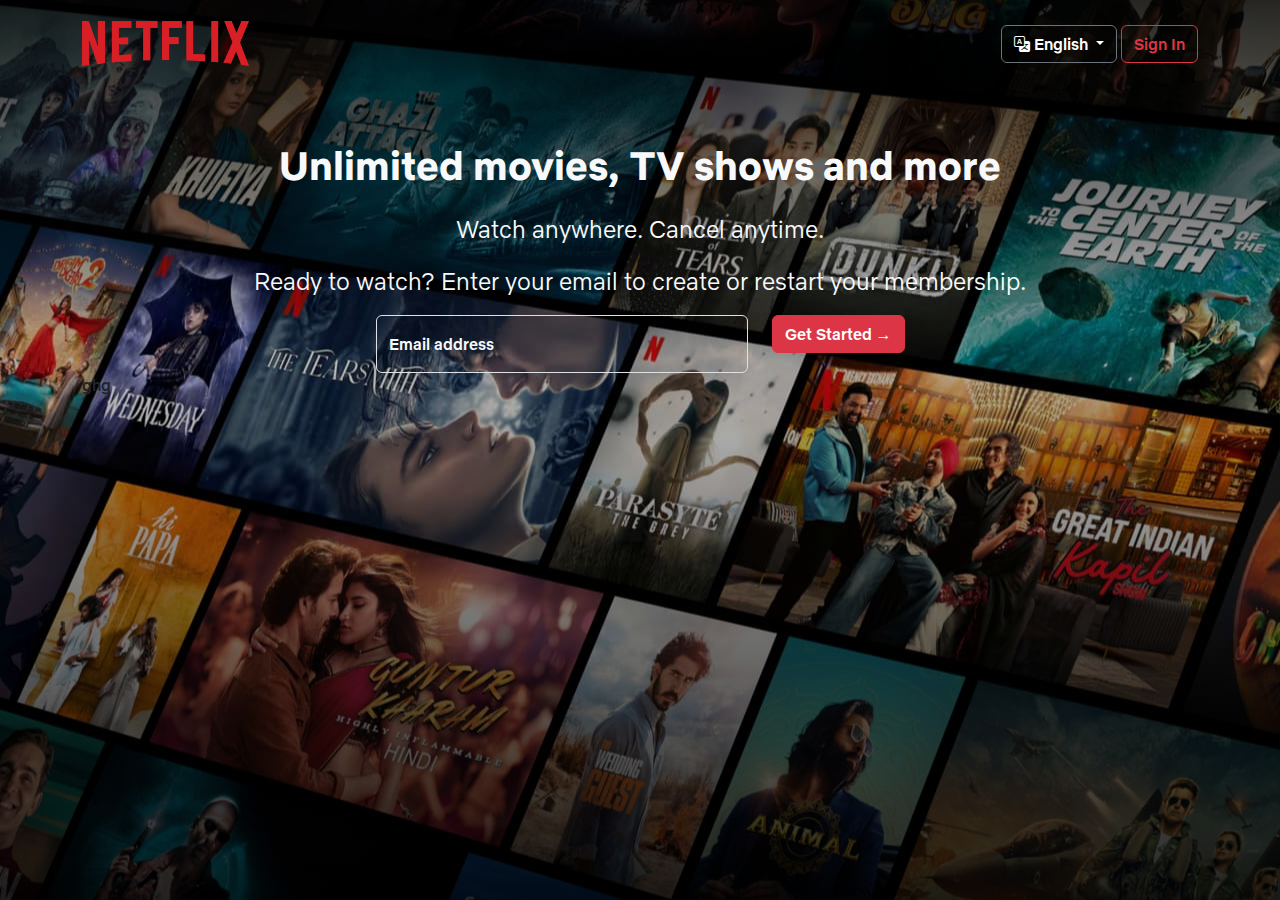
==== index.html @ b45abfd7 "initial commit" ====
<!doctype html>
<html lang="en">

<head>
  <meta charset="utf-8">
  <meta name="viewport" content="width=device-width, initial-scale=1">
  <title>Bootstrap demo</title>
  <link href="https://cdn.jsdelivr.net/npm/bootstrap@5.3.3/dist/css/bootstrap.min.css" rel="stylesheet"
    integrity="sha384-QWTKZyjpPEjISv5WaRU9OFeRpok6YctnYmDr5pNlyT2bRjXh0JMhjY6hW+ALEwIH" crossorigin="anonymous">
  <link rel="stylesheet" href="style/general.css">
  <link rel="stylesheet" href="style/indexPage.css">
</head>

<body>
  <div id="intro" class="shadow-lg" style="height: 100vh;">

    <nav class="navbar navbar-expand-lg bg-transparent">
      <div class="container my-2">
        <a class="navbar-brand" href="#"><img src="images/logo.png" alt="NETFLIX" width="100%" height="45"></a>


        <div class="dropdown">
          <button class="btn btn-secondary dropdown-toggle bg-transparent" type="button" id="dropdownMenuButton"
            data-bs-toggle="dropdown">
            <i class="bi bi-translate"></i> English
          </button>
          <div class="dropdown-menu dropdown-menu-dark">
            <a class="dropdown-item" href="#">Hindi</a>
          </div>
          <button class="btn btn-outline-danger" data-bs-toggle="button">Sign In</button>
        </div>
      </div>
    </nav>
    <div class="container text-light text-center mt-5 lh-6">
      <p class="fs-1 fw-bold">Unlimited movies, TV shows and more</p>
        <p class="fs-4 fw-light">Watch anywhere. Cancel anytime.</p>
        <p class="fs-4 fw-light">Ready to watch? Enter your email to create or restart your membership.</p>

        <div class="d-flex justify-content-center" style="column-gap: 1.5rem;">
          <div class="form-floating col-md-4">
            <input type="email" class="form-control bg-transparent text-light" id="floatingInput" placeholder="name@example.com">
           <label for="floatingInput">Email address</label>
          </div> 
          <div >
            <button class="btn btn-danger">Get Started &#8594;</button>
          </div>

            
    </div>
  </div>
<div class="container">
  ghg
</div>
































  <script src="https://cdn.jsdelivr.net/npm/bootstrap@5.2.3/dist/js/bootstrap.bundle.min.js"></script>
  <script src="script/main.js"></script>
</body>

</html>
---- style/general.css ----
@import url("https://cdn.jsdelivr.net/npm/bootstrap-icons@1.11.3/font/bootstrap-icons.min.css");

@font-face {
    font-family: "netflix";
    src: url(../fonts/Netflix-Light.otf) format('opentype');
    font-weight: 300;
}

@font-face {
    font-family: "netflix";
    src: url(../fonts/Netflix-Medium.otf) format('opentype');
    font-weight: 500;
}

@font-face {
    font-family: "netflix";
    src: url(../fonts/Netflix-Bold.otf) format('opentype');
    font-weight: bold;
}

.test {
    font-family: 'Bootstrap-icons';
}

body {
    font-family: netflix;
}
---- style/indexPage.css ----
#intro {
    /* height: 100vh; */
    background-repeat: no-repeat;
    background-position: center;
    /* background-image: url(../images/landing-page/hero-image.jpg); */
    background-image: linear-gradient(to top, rgba(0, 0, 0, 0.8) 0, rgba(0, 0, 0, 0) 60%, rgba(0, 0, 0, 0.8) 100%),url(../images/landing-page/hero-image.jpg);
}


@media (max-width: 575px) {
    .navbar-brand img {
        height: 30px;
    }
}
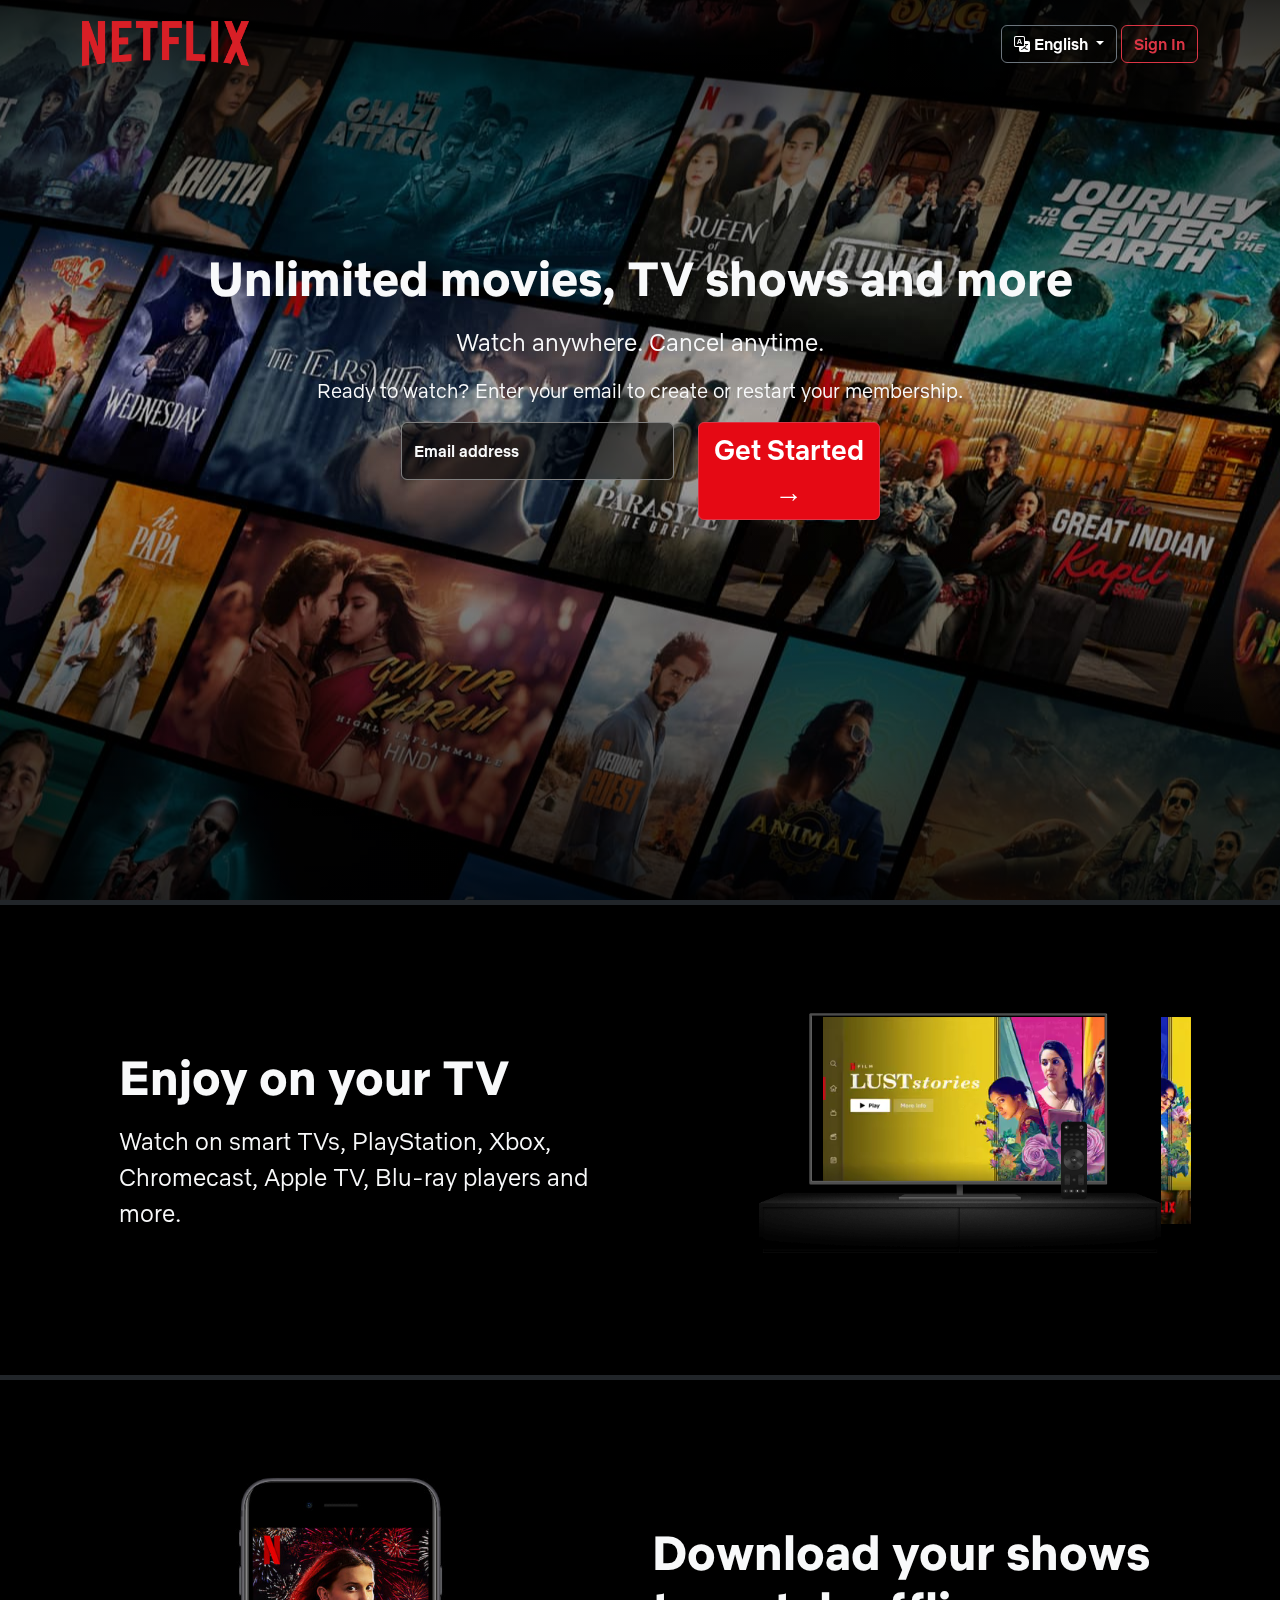
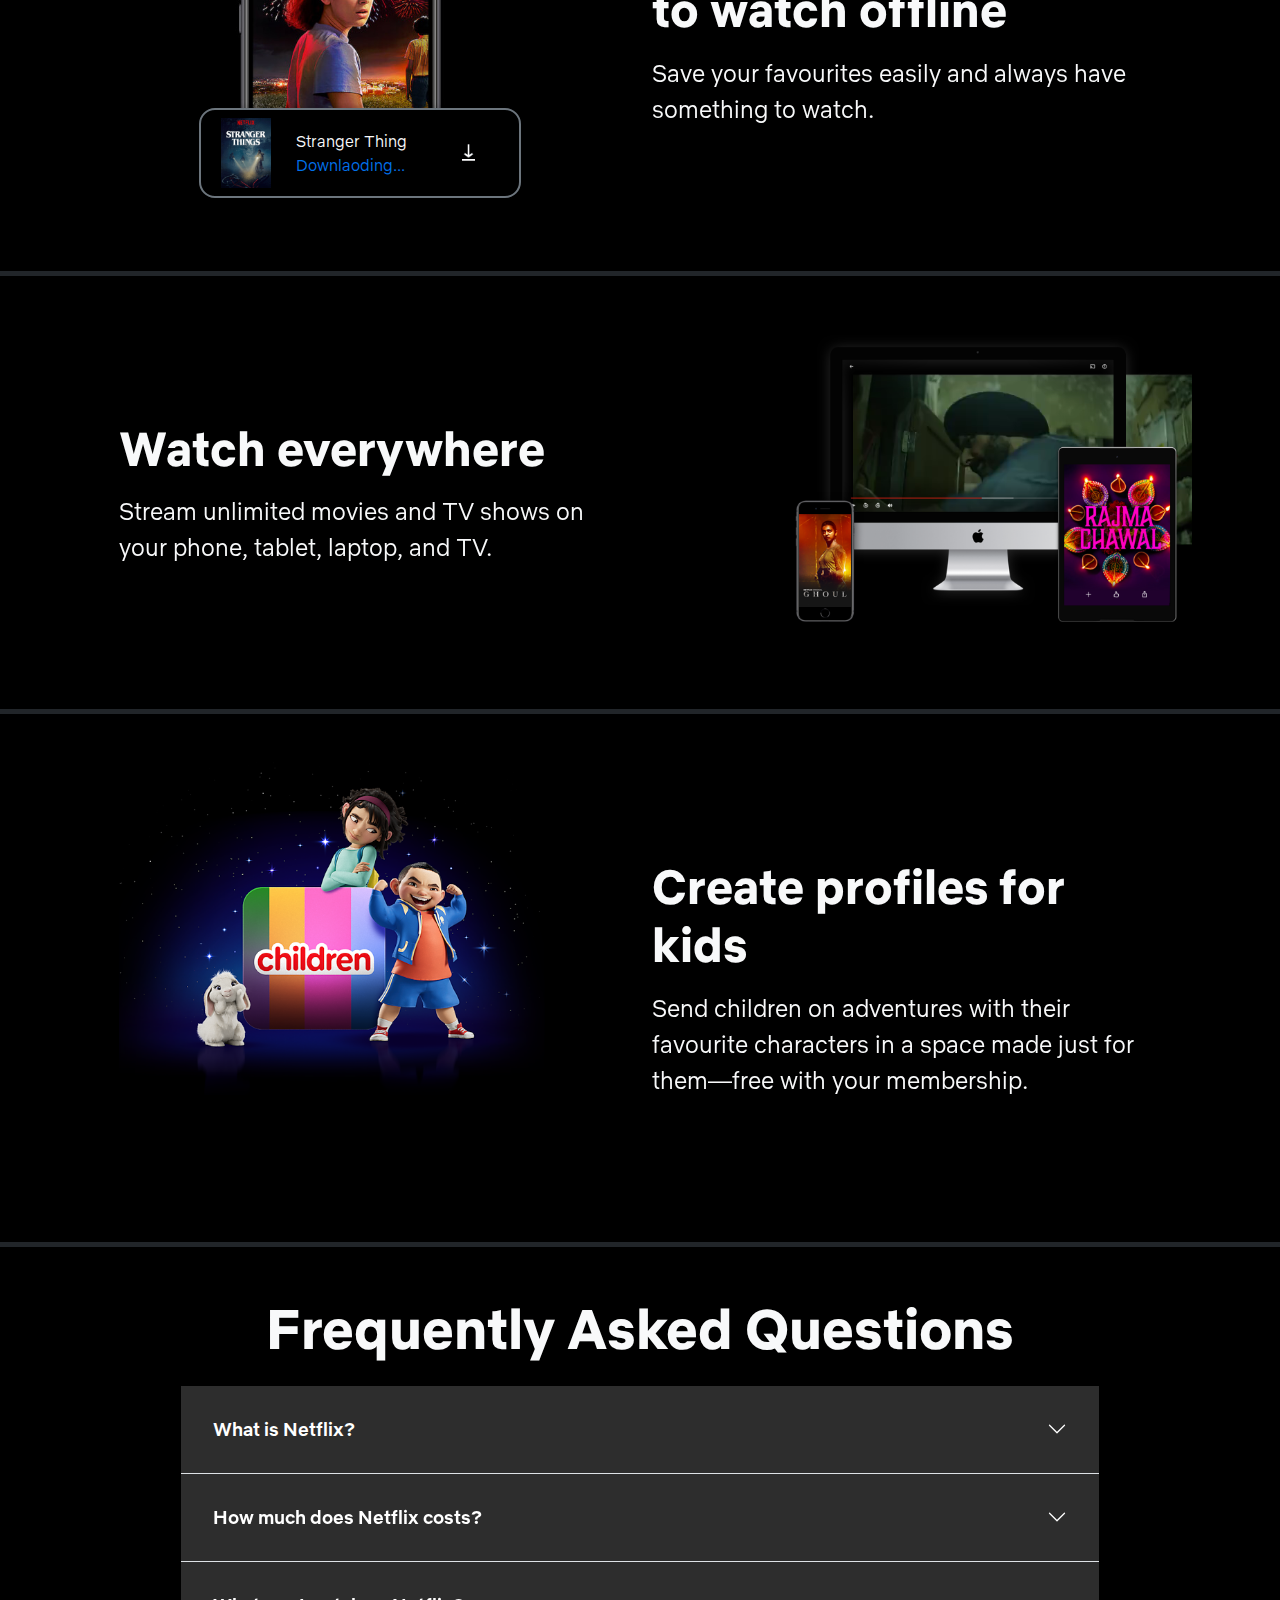
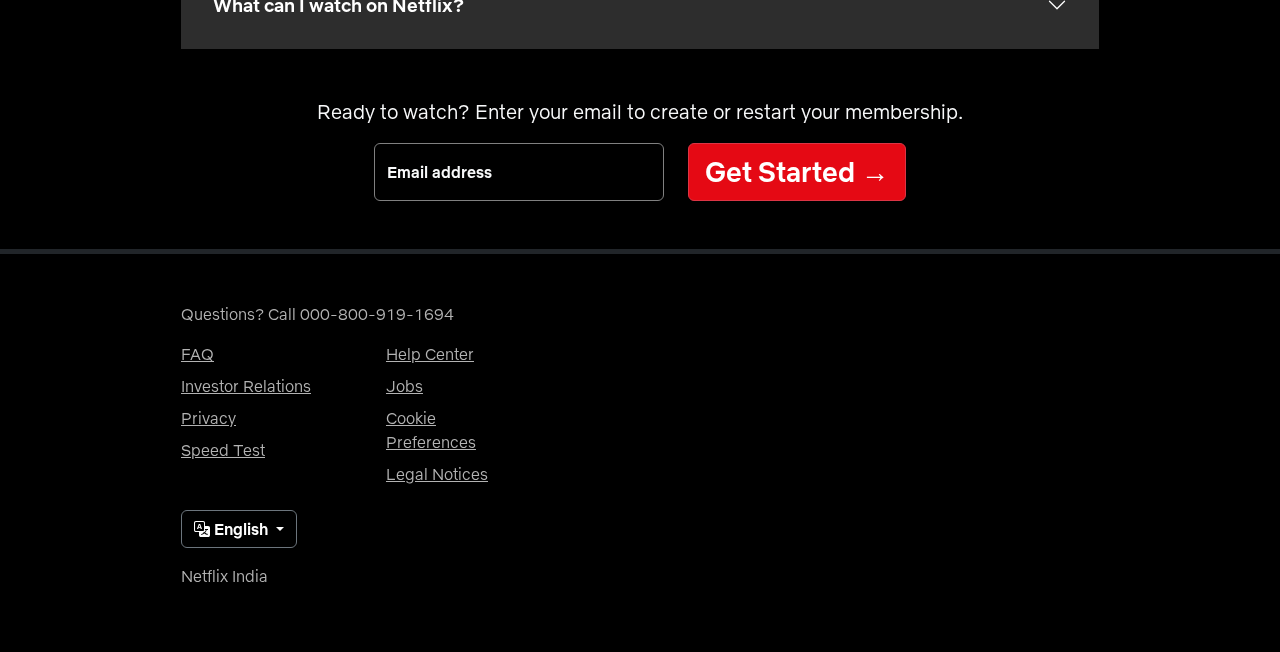
==== commit b23ada6d: "landing page done" ====
--- a/index.html
+++ b/index.html
@@ -11,14 +11,12 @@
   <link rel="stylesheet" href="style/indexPage.css">
 </head>
 
-<body>
-  <div id="intro" class="shadow-lg" style="height: 100vh;">
+<body class="bg-black">
+  <div id="intro" class="" style="height: 100vh;">
 
     <nav class="navbar navbar-expand-lg bg-transparent">
       <div class="container my-2">
         <a class="navbar-brand" href="#"><img src="images/logo.png" alt="NETFLIX" width="100%" height="45"></a>
-
-
         <div class="dropdown">
           <button class="btn btn-secondary dropdown-toggle bg-transparent" type="button" id="dropdownMenuButton"
             data-bs-toggle="dropdown">
@@ -31,38 +29,213 @@
         </div>
       </div>
     </nav>
-    <div class="container text-light text-center mt-5 lh-6">
-      <p class="fs-1 fw-bold">Unlimited movies, TV shows and more</p>
-        <p class="fs-4 fw-light">Watch anywhere. Cancel anytime.</p>
-        <p class="fs-4 fw-light">Ready to watch? Enter your email to create or restart your membership.</p>
-
-        <div class="d-flex justify-content-center" style="column-gap: 1.5rem;">
-          <div class="form-floating col-md-4">
-            <input type="email" class="form-control bg-transparent text-light" id="floatingInput" placeholder="name@example.com">
-           <label for="floatingInput">Email address</label>
-          </div> 
-          <div >
-            <button class="btn btn-danger">Get Started &#8594;</button>
+    <div id="heroElement" class="container mt-5 text-light text-center lh-6">
+      <p class=" display-5 fw-bold">Unlimited movies, TV shows and more</p>
+      <p class="fs-4 fw-light">Watch anywhere. Cancel anytime.</p>
+      <p class="fs-5 fw-light">Ready to watch? Enter your email to create or restart your membership.</p>
+
+      <div class="d-sm-flex justify-content-center container" style="column-gap: 1.5rem;">
+        <div class="form-floating col-md-3">
+          <input id="inputEmail" type="email" class="form-control text-light" id="floatingInput"
+            placeholder="name@example.com">
+          <label for="floatingInput" class="">Email address</label>
+        </div>
+        <button id="emailBtn" class="btn btn-danger fs-3 col-md-2">Get Started &#8594;</button>
+      </div>
+    </div>
+  </div>
+
+
+
+  <div id="box" class="container-fluid border-top border-dark border-5">
+    <div class="row my-5">
+      <div class="col-lg-5 offset-lg-1 text-light my-5">
+        <div class="my-5">
+          <p class="display-5 fw-bold">Enjoy on your TV</p>
+          <P class="fs-4 fw-light">Watch on smart TVs, PlayStation, Xbox, Chromecast, Apple TV, Blu-ray players and
+            more.</P>
+        </div>
+      </div>
+      <div class="col-lg-4 offset-lg-1 ">
+        <div class="tvimage">
+          <img src="images/landing-page/tv.png" alt="" width="100%">
+          <video loop id="videointv" src="images/landing-page/video-tv-in-0819.m4v" autoplay muted></video>
+        </div>
+      </div>
+    </div>
+  </div>
+
+  <div id="box" class="container-fluid border-top border-dark border-5">
+    <div class="row my-5">
+      <div class="col-lg-4 offset-lg-1">
+        <div class="box2-image fw-light">
+          <img src="images/landing-page/mobile-0819.jpg" alt="" width="110%">
+          <div class="m-0 text-light row border border-2 border-secondary p-2 bg-black rounded-4 "
+            id="download-container">
+            <div class="col">
+              <img src="images/landing-page/boxshot.png" alt="" width="50px">
+            </div>
+            <div class="col-6 align-content-center">
+              Stranger Thing<br>
+              <span style="color:#0071eb">Downlaoding...</span>
+            </div>
+            <div class="col align-content-center">
+              <img src="images/landing-page/download-icon.gif" alt="" width="80%">
+            </div>
           </div>
-
-            
-    </div>
-  </div>
-<div class="container">
-  ghg
+        </div>
+      </div>
+      <div class="col-lg-5 my-5 offset-lg-1 text-light">
+        <div class="my-5">
+          <p class="display-5 fw-bold">Download your shows to watch offline</p>
+          <P class="fs-4 fw-light">Save your favourites easily and always have something to watch.</P>
+        </div>
+      </div>
+    </div>
+  </div>
+
+  <div id="box" class="container-fluid border-top border-dark border-5">
+    <div class="row my-5">
+      <div class="col-lg-5 offset-lg-1 text-light my-5">
+        <div class="my-5">
+          <p class="display-5 fw-bold">Watch everywhere</p>
+          <P class="fs-4 fw-light">Stream unlimited movies and TV shows on your phone, tablet, laptop, and TV.
+          </P>
+        </div>
+      </div>
+      <div class="col-lg-4 offset-lg-1 ">
+        <div class="box3-video">
+          <img src="images/landing-page/device-pile-in.png" alt="" width="110%">
+          <video loop id="box3-videotv" src="images/landing-page/video-devices-in.m4v" autoplay muted></video>
+        </div>
+      </div>
+    </div>
+  </div>
+
+  <div id="box" class="container-fluid border-top border-dark border-5">
+    <div class="row my-5">
+
+      <div class="col-lg-4 offset-lg-1 ">
+        <img src="images/landing-page/children-logo.png" alt="" width="110%">
+      </div>
+      <div class="col-lg-5 offset-lg-1 text-light my-5">
+        <div class="my-5">
+          <p class="display-5 fw-bold">Create profiles for kids</p>
+          <P class="fs-4 fw-light">Send children on adventures with their favourite characters in a space made just for
+            them—free with your membership.</P>
+        </div>
+      </div>
+    </div>
+  </div>
+
+
+  <!-- Accordance -->
+  <div class="container-fluid border-top border-dark border-5">
+   <div class="container w-75 text-light">
+    <p class="display-4 text-center mt-5 mb-4 fw-bold">Frequently Asked Questions</p>
+    <div class="accordion accordion-flush fw-light" id="accordionFlushExample">
+      <div class="accordion-item ">
+        <h2 class="accordion-header">
+          <button class="accordion-button collapsed" type="button" data-bs-toggle="collapse"
+            data-bs-target="#flush-collapseOne" aria-expanded="false" aria-controls="flush-collapseOne"
+            style="background-color: #2d2d2d; color: white;">
+            What is Netflix?
+          </button>
+        </h2>
+        <div id="flush-collapseOne" class="accordion-collapse collapse" data-bs-parent="#accordionFlushExample">
+          <div class="accordion-body">Netflix is a streaming service that offers a wide variety of award-winning TV
+            shows, movies, anime, documentaries and more – on thousands of internet-connected devices.
+            <br>
+            <br>
+            You can watch as much as you want, whenever you want, without a single ad – all for one low monthly price.
+            There's always something new to discover, and new TV shows and movies are added every week!
+          </div>
+        </div>
+      </div>
+      <div class="accordion-item">
+        <h2 class="accordion-header">
+          <button class="accordion-button collapsed" type="button" data-bs-toggle="collapse"
+            data-bs-target="#flush-collapseTwo" aria-expanded="false" aria-controls="flush-collapseTwo"
+            style="background-color: #2d2d2d; color: white;">
+            How much does Netflix costs?
+          </button>
+        </h2>
+        <div id="flush-collapseTwo" class="accordion-collapse collapse" data-bs-parent="#accordionFlushExample">
+          <div class="accordion-body">Watch Netflix on your smartphone, tablet, Smart TV, laptop, or streaming device,
+            all for one fixed monthly fee. Plans range from ₹149 to ₹649 a month. No extra costs, no contracts.</div>
+        </div>
+      </div>
+      <div class="accordion-item">
+        <h2 class="accordion-header">
+          <button class="accordion-button collapsed" type="button" data-bs-toggle="collapse"
+            data-bs-target="#flush-collapseThree" aria-expanded="false" aria-controls="flush-collapseThree"
+            style="background-color: #2d2d2d; color: white;">
+            What can I watch on Netflix?
+          </button>
+        </h2>
+        <div id="flush-collapseThree" class="accordion-collapse collapse" data-bs-parent="#accordionFlushExample">
+          <div class="accordion-body">Netflix has an extensive library of feature films, documentaries, TV shows, anime,
+            award-winning Netflix originals, and more. Watch as much as you want, anytime you want.</div>
+        </div>
+      </div>
+    </div>
+    <div id="bottom-heroElement" class="container text-light text-center my-5">
+      <p class="fs-5 fw-light">Ready to watch? Enter your email to create or restart your membership.</p>
+      <div class="d-sm-flex justify-content-center container" style="column-gap: 1.5rem;">
+        <div class="form-floating col-md-4">
+          <input id="inputEmail" type="email" class="form-control text-light" id="floatingInput"
+            placeholder="name@example.com">
+          <label for="floatingInput" class="">Email address</label>
+        </div>
+        <button id="emailBtn" class="btn btn-danger fs-3 col-md-3">Get Started &#8594;</button>
+      </div>
+    </div>
+  </div>
+  </div>
+  
+
+
+<div class="container-fluid border-top border-5 border-dark fw-light" style="color: #b3b3b3;">
+<div class="container w-75">
+  <footer class="py-5">
+    <p>Questions? Call 000-800-919-1694</p>
+    <div class="row justify-content-start column-gap-md-5">
+      <div class="col-6 col-md-2 mb-3">
+        <ul class="nav flex-column">
+          <li class="nav-item mb-2"><a href="#" class="nav-link p-0  text-decoration-underline" style="color: #b3b3b3;">FAQ</a></li>
+          <li class="nav-item mb-2"><a href="#" class="nav-link p-0  text-decoration-underline" style="color: #b3b3b3;">Investor Relations</a></li>
+          <li class="nav-item mb-2"><a href="#" class="nav-link p-0  text-decoration-underline" style="color: #b3b3b3;">Privacy</a></li>
+          <li class="nav-item mb-2"><a href="#" class="nav-link p-0  text-decoration-underline" style="color: #b3b3b3;">Speed Test</a></li>
+        </ul>
+      </div>
+
+      <div class="col-6 col-md-2 mb-3">
+        
+        <ul class="nav flex-column">
+          <li class="nav-item mb-2"><a href="#" class="nav-link p-0  text-decoration-underline" style="color: #b3b3b3;">Help Center</a></li>
+          <li class="nav-item mb-2"><a href="#" class="nav-link p-0  text-decoration-underline" style="color: #b3b3b3;">Jobs</a></li>
+          <li class="nav-item mb-2"><a href="#" class="nav-link p-0  text-decoration-underline" style="color: #b3b3b3;">Cookie Preferences</a></li>
+          <li class="nav-item mb-2"><a href="#" class="nav-link p-0  text-decoration-underline" style="color: #b3b3b3;">Legal Notices</a></li>
+        </ul>
+      </div>
+      </div>
+      <div class="dropdown mb-3">
+        <button class="btn btn-secondary dropdown-toggle bg-transparent" type="button" id="dropdownMenuButton"
+          data-bs-toggle="dropdown">
+          <i class="bi bi-translate"></i> English
+        </button>
+        <div class="dropdown-menu dropdown-menu-dark">
+          <a class="dropdown-item" href="#">Hindi</a>
+        </div>
+      </div>
+      
+    
+      <p>Netflix India</p>
+      
+
+  </footer>
 </div>
-
-
-
-
-
-
-
-
-
-
-
-
+</div>
 
 
 
--- a/style/indexPage.css
+++ b/style/indexPage.css
@@ -2,13 +2,133 @@
     /* height: 100vh; */
     background-repeat: no-repeat;
     background-position: center;
+
     /* background-image: url(../images/landing-page/hero-image.jpg); */
     background-image: linear-gradient(to top, rgba(0, 0, 0, 0.8) 0, rgba(0, 0, 0, 0) 60%, rgba(0, 0, 0, 0.8) 100%),url(../images/landing-page/hero-image.jpg);
 }
 
+#heroElement {
+    /* margin-top: 12rem; */
+    display: flex;
+    height: 500px;
+    flex-direction: column;
+    justify-content: center;
+    
+}
+#inputEmail {
+    background-color: rgba(0, 0, 0, 0.55);
+    border-color: gray
+}
+#emailBtn {
+    background-color: #e50914;
+    /* padding: 8px; */
+}
+
+.tvimage {
+    position: relative;
+    width: 100%;
+}
+
+.box2-image {
+    position: relative;
+}
+
+#download-container {
+position: absolute;
+top: 17.5rem;
+left: 5rem;
+}
+
+#videointv {
+    position: absolute;
+    top: 4rem;
+    left: 4rem;
+    width: 23rem;
+    z-index: -1;
+}
+
+.box3-video {
+    position: relative;
+}
+/* .box3-video video {
+    width: 50%;
+} */
+#box3-videotv {
+    position: absolute;
+    top: 2rem;
+    left: 5.9rem;
+    width: 21.2rem;
+    height: 13rem;
+    z-index: -1;
+    
+}
+
+.accordion-button.collapsed{
+    background-color: #2d2d2d;
+    color: white;
+    padding: 2rem;
+    font-size: 1.2rem;
+    &:hover {
+        background-color: #414141;
+    }
+  }
+  .accordion-body {
+    background-color: #2d2d2d;
+    color: white;
+    padding: 2rem;
+    font-size: 1.2rem;
+  }
+  .accordion-button.collapsed::after {
+    background-image: url("data:image/svg+xml,%3csvg xmlns='http://www.w3.org/2000/svg' viewBox='0 0 16 16' fill='%23fff'%3e%3cpath fill-rule='evenodd' d='M1.646 4.646a.5.5 0 0 1 .708 0L8 10.293l5.646-5.647a.5.5 0 0 1 .708.708l-6 6a.5.5 0 0 1-.708 0l-6-6a.5.5 0 0 1 0-.708z'/%3e%3c/svg%3e");
+  }
+  .accordion-button:focus,.accordion-button:active {
+    outline: none !important;
+    box-shadow: none;
+ }
+#accordionExample {
+    color: white;
+}
+
+#bottom-heroElement {
+    display: flex;
+    flex-direction: column;
+    justify-content: center;
+    
+}
+
+
 
 @media (max-width: 575px) {
+    #intro {
+        height: fit-content !important;
+        background-size: cover;
+    }
+    #heroElement {
+        display: block;
+    }
     .navbar-brand img {
         height: 30px;
     }
+    #emailBtn {
+        margin-top: 20px;
+    }
+    #box {
+        text-align: center;
+    }
+    #box img {
+        text-align: center;
+        width: 100%;
+    }
+    #videointv {
+        position: absolute;
+        top: 5rem;
+        left: 4rem;
+        width: 24rem;
+        z-index: -1;
+    }
+    #download-container {
+        top: 16rem;
+        left: 5.5rem;
+        width: 21.5rem;
+    }
 }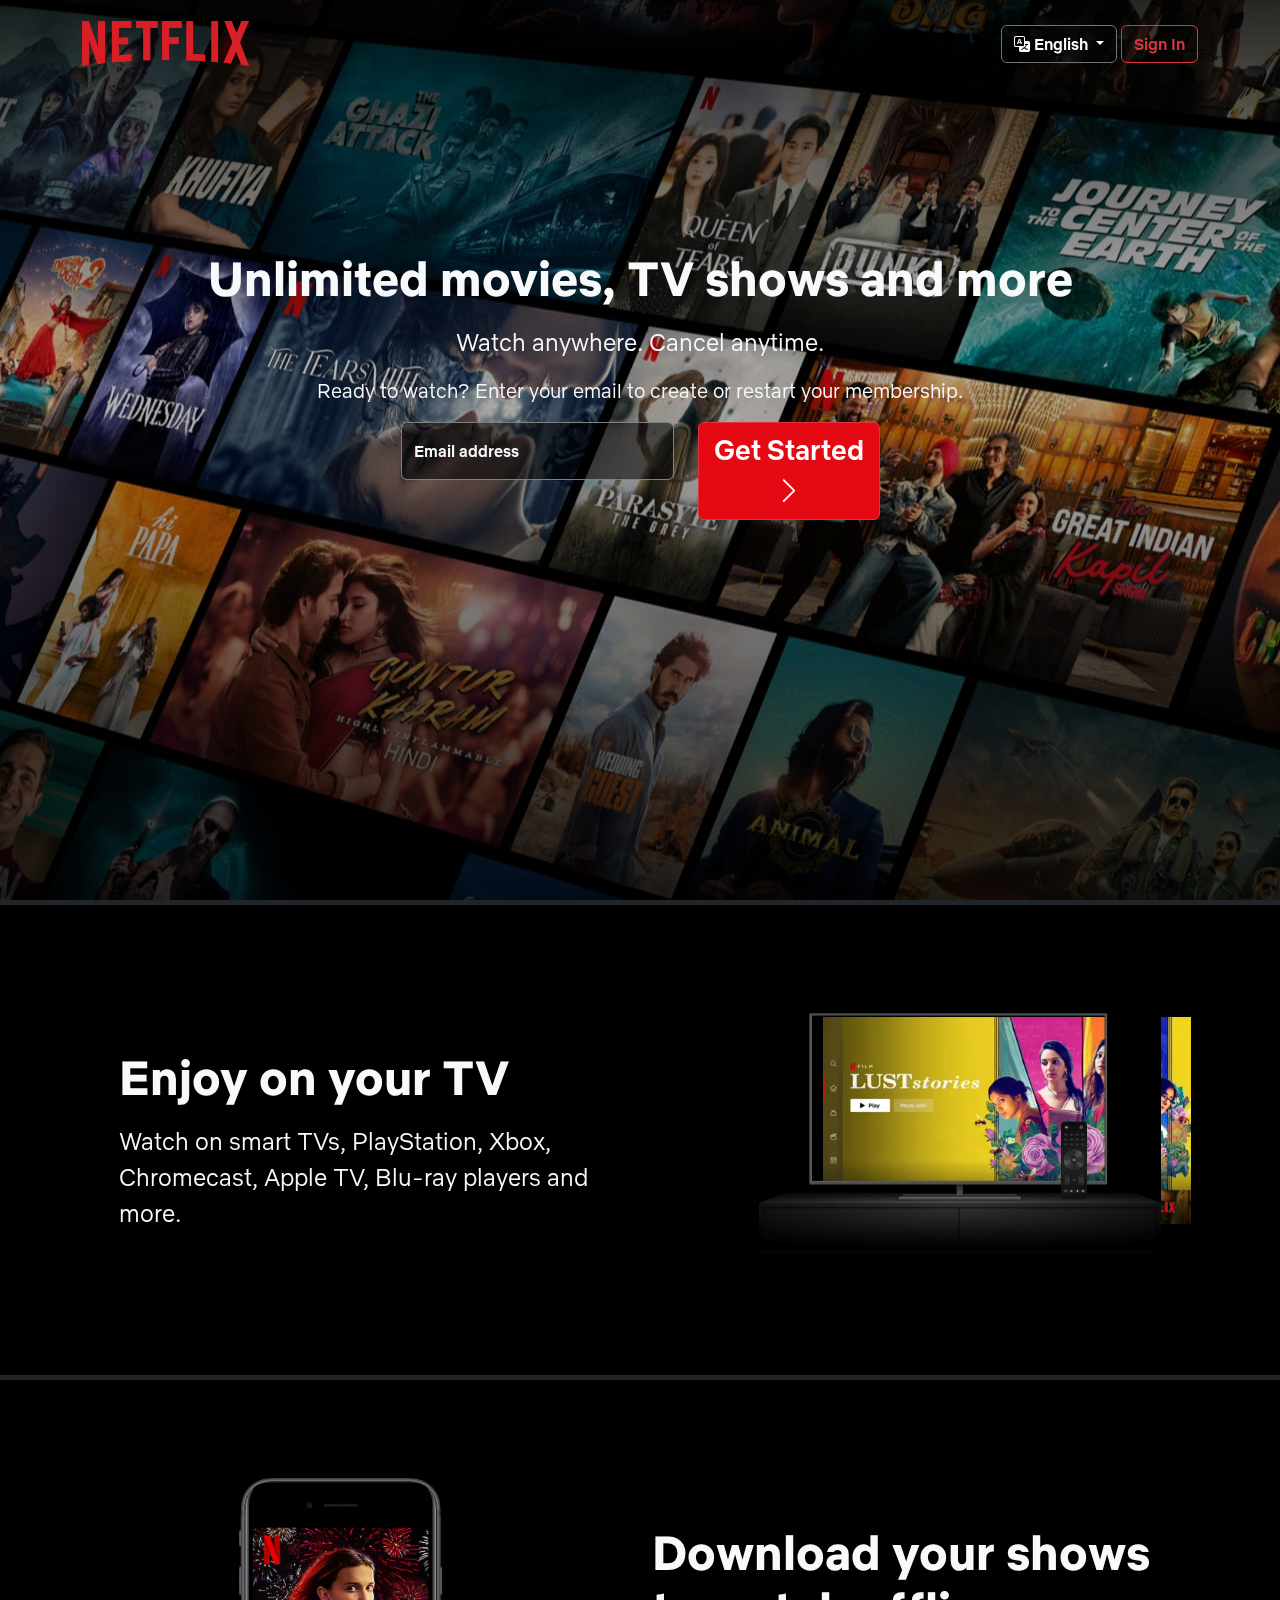
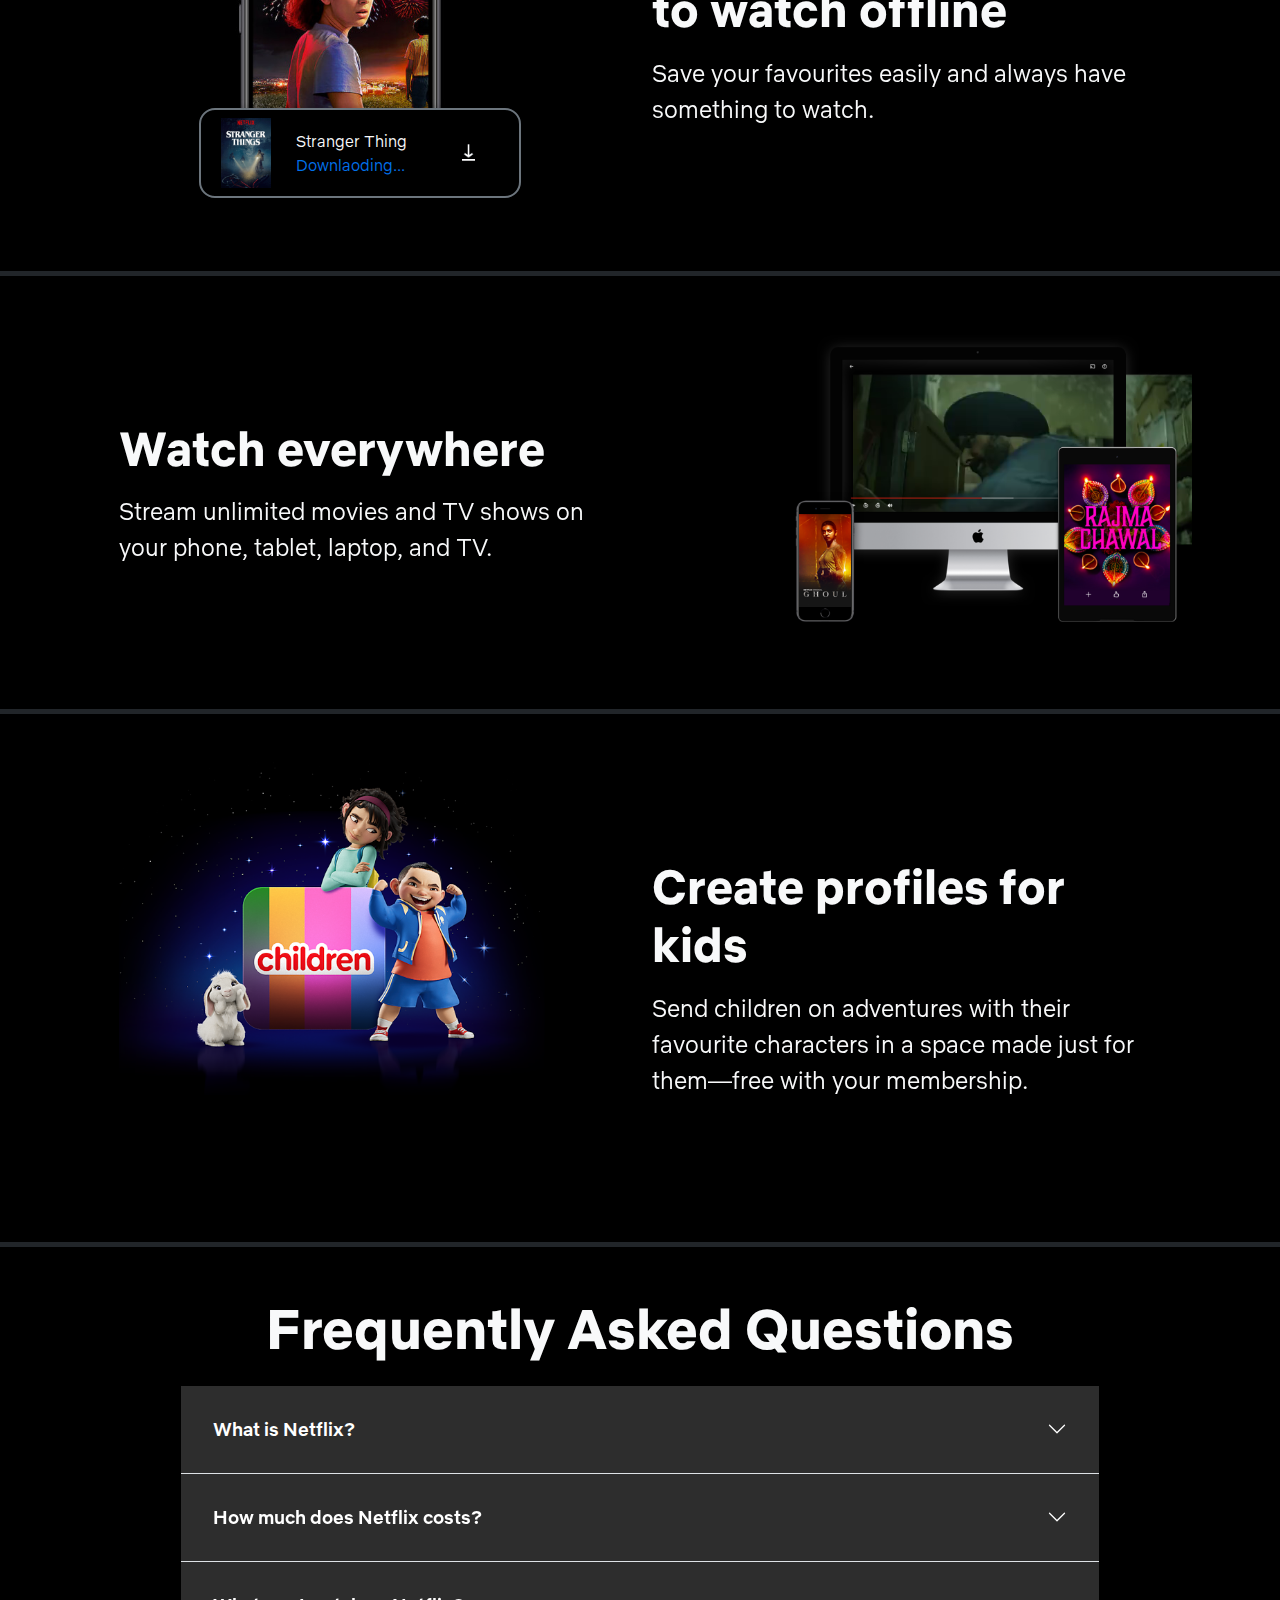
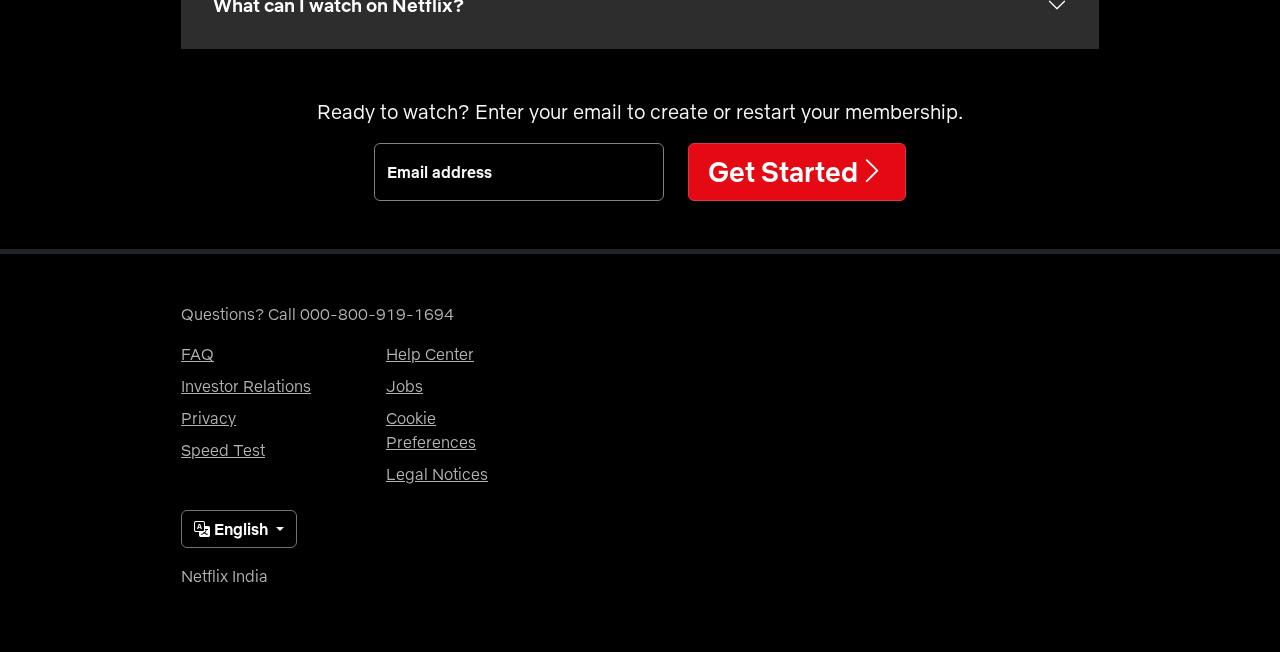
==== commit 9438f884: "cards slider next" ====
--- a/index.html
+++ b/index.html
@@ -24,8 +24,8 @@
           </button>
           <div class="dropdown-menu dropdown-menu-dark">
             <a class="dropdown-item" href="#">Hindi</a>
-          </div>
-          <button class="btn btn-outline-danger" data-bs-toggle="button">Sign In</button>
+          </div>    
+          <a href="homepage.html" class="btn btn-outline-danger">Sign In</a>
         </div>
       </div>
     </nav>
@@ -40,7 +40,7 @@
             placeholder="name@example.com">
           <label for="floatingInput" class="">Email address</label>
         </div>
-        <button id="emailBtn" class="btn btn-danger fs-3 col-md-2">Get Started &#8594;</button>
+        <button id="emailBtn" class="btn btn-danger fs-3 col-md-2">Get Started <i class="bi bi-chevron-right"></i></button>
       </div>
     </div>
   </div>
@@ -187,7 +187,7 @@
             placeholder="name@example.com">
           <label for="floatingInput" class="">Email address</label>
         </div>
-        <button id="emailBtn" class="btn btn-danger fs-3 col-md-3">Get Started &#8594;</button>
+        <button id="emailBtn" class="btn btn-danger fs-3 col-md-3">Get Started<i class="bi bi-chevron-right"></i></button>
       </div>
     </div>
   </div>
@@ -215,7 +215,7 @@
           <li class="nav-item mb-2"><a href="#" class="nav-link p-0  text-decoration-underline" style="color: #b3b3b3;">Help Center</a></li>
           <li class="nav-item mb-2"><a href="#" class="nav-link p-0  text-decoration-underline" style="color: #b3b3b3;">Jobs</a></li>
           <li class="nav-item mb-2"><a href="#" class="nav-link p-0  text-decoration-underline" style="color: #b3b3b3;">Cookie Preferences</a></li>
-          <li class="nav-item mb-2"><a href="#" class="nav-link p-0  text-decoration-underline" style="color: #b3b3b3;">Legal Notices</a></li>
+          <li class="nav-item mb-2"><a href="" class="nav-link p-0  text-decoration-underline" style="color: #b3b3b3;">Legal Notices</a></li>
         </ul>
       </div>
       </div>
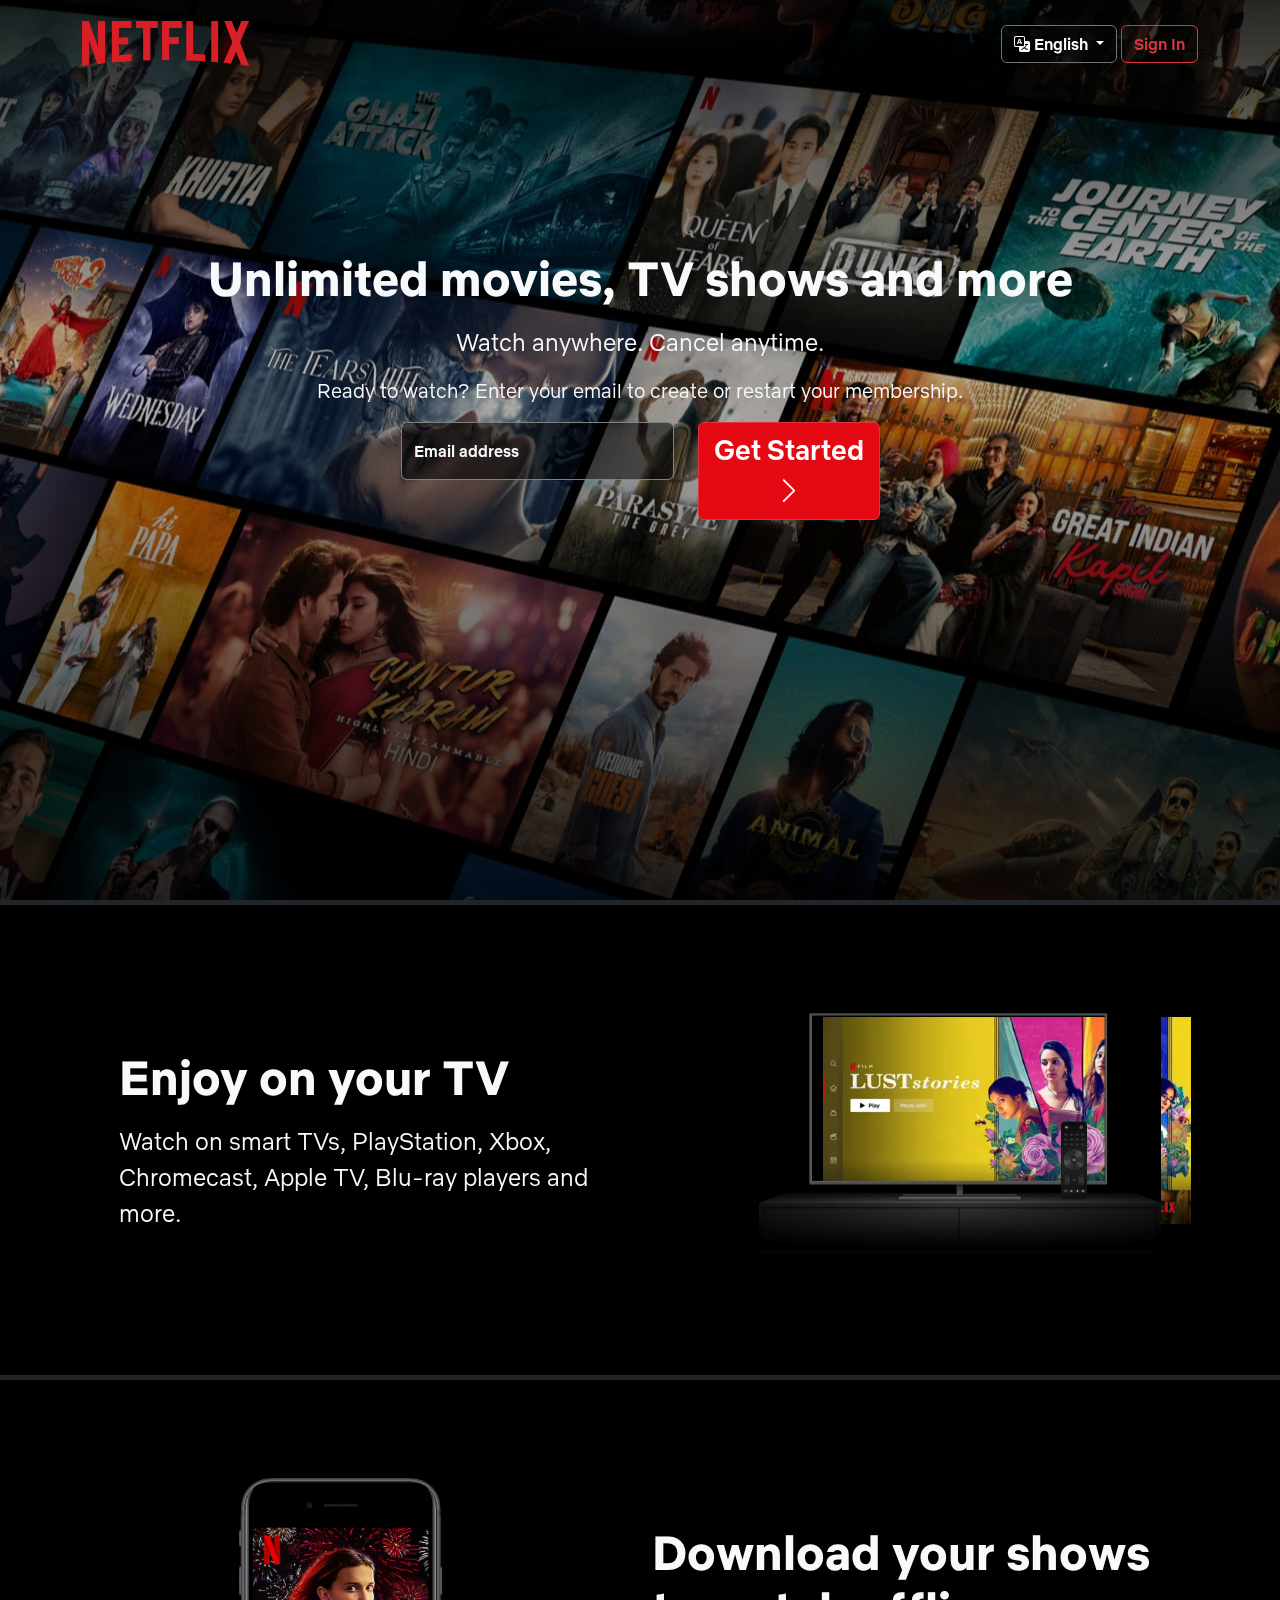
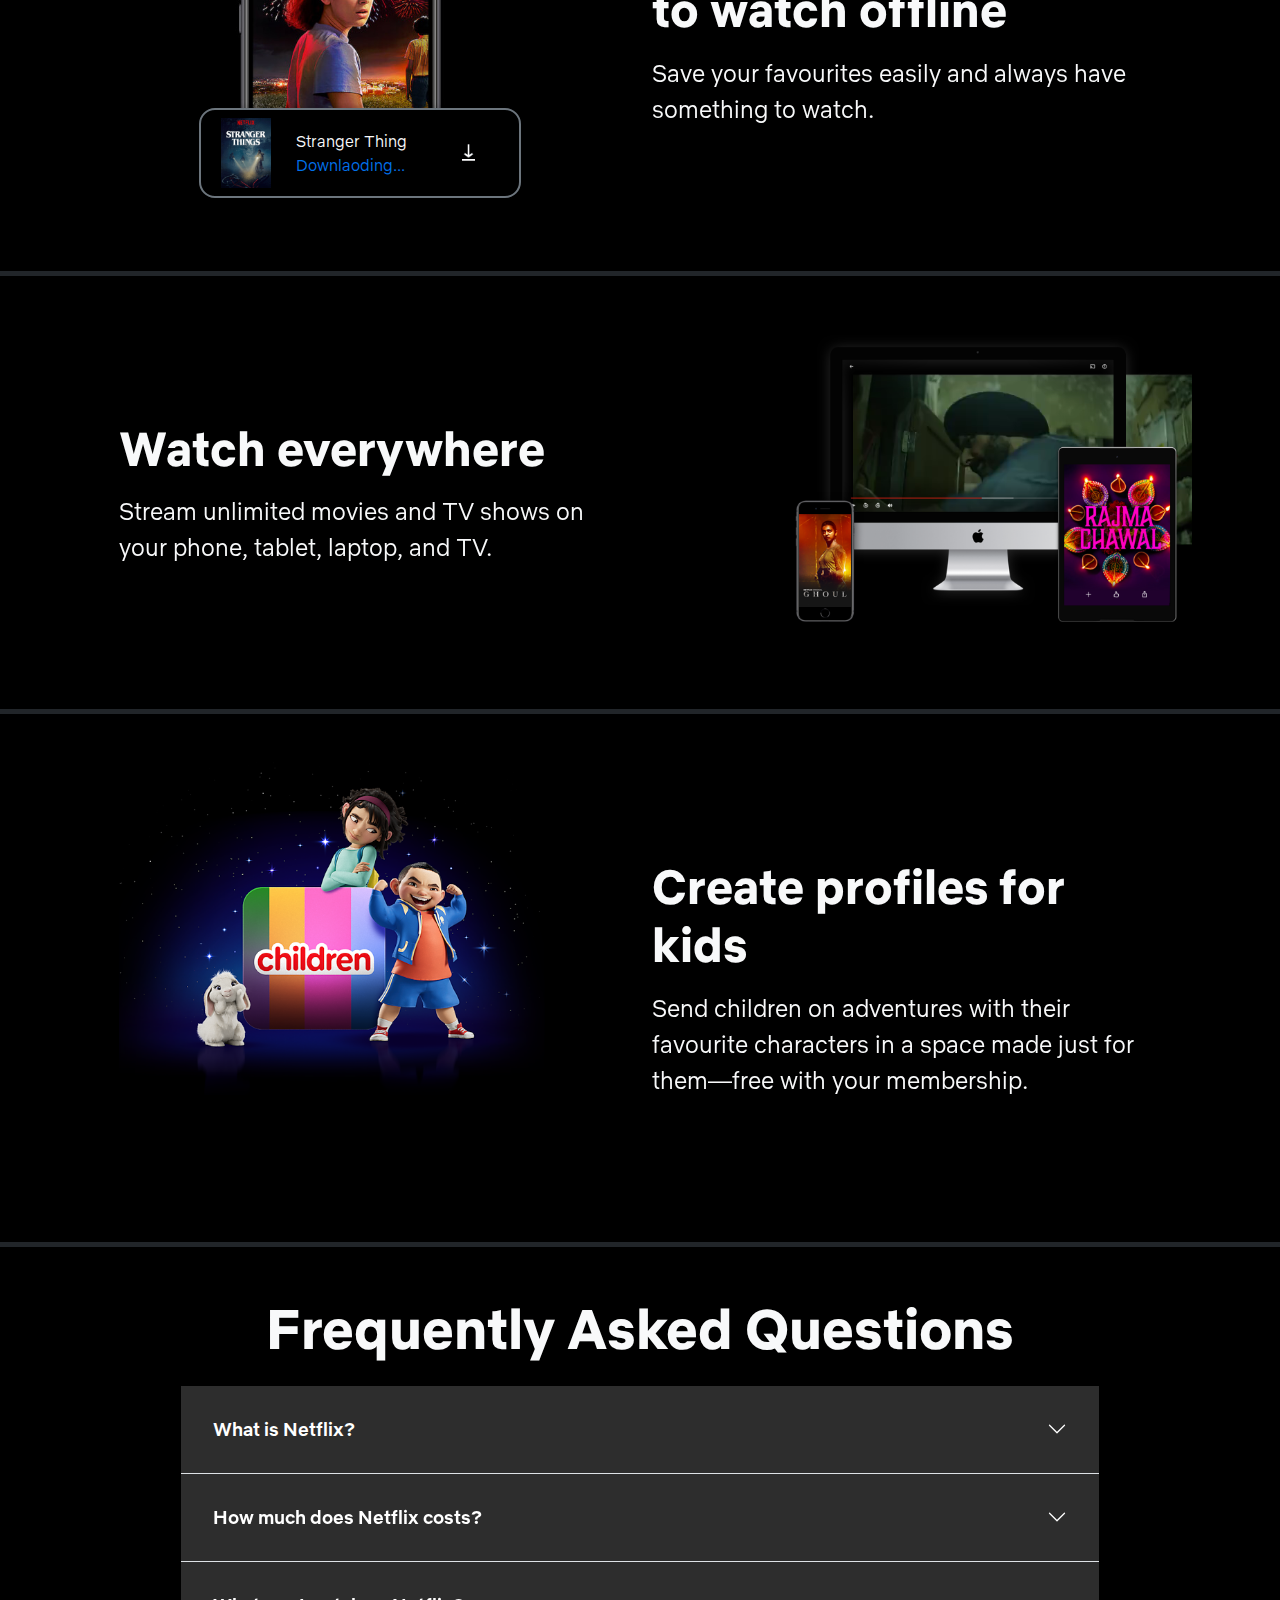
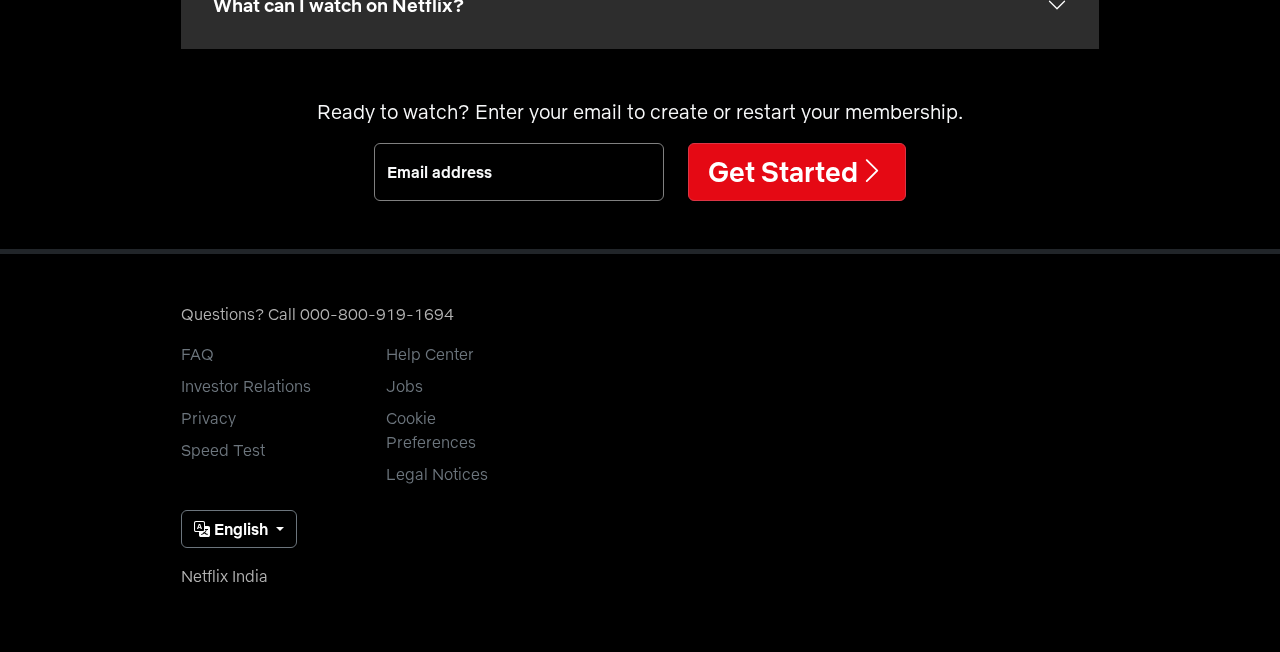
==== commit 59bce219: "homepage done" ====
--- a/index.html
+++ b/index.html
@@ -24,7 +24,7 @@
           </button>
           <div class="dropdown-menu dropdown-menu-dark">
             <a class="dropdown-item" href="#">Hindi</a>
-          </div>    
+          </div>
           <a href="homepage.html" class="btn btn-outline-danger">Sign In</a>
         </div>
       </div>
@@ -40,7 +40,8 @@
             placeholder="name@example.com">
           <label for="floatingInput" class="">Email address</label>
         </div>
-        <button id="emailBtn" class="btn btn-danger fs-3 col-md-2">Get Started <i class="bi bi-chevron-right"></i></button>
+        <button id="emailBtn" class="btn btn-danger fs-3 col-md-2">Get Started <i
+            class="bi bi-chevron-right"></i></button>
       </div>
     </div>
   </div>
@@ -131,130 +132,125 @@
 
   <!-- Accordance -->
   <div class="container-fluid border-top border-dark border-5">
-   <div class="container w-75 text-light">
-    <p class="display-4 text-center mt-5 mb-4 fw-bold">Frequently Asked Questions</p>
-    <div class="accordion accordion-flush fw-light" id="accordionFlushExample">
-      <div class="accordion-item ">
-        <h2 class="accordion-header">
-          <button class="accordion-button collapsed" type="button" data-bs-toggle="collapse"
-            data-bs-target="#flush-collapseOne" aria-expanded="false" aria-controls="flush-collapseOne"
-            style="background-color: #2d2d2d; color: white;">
-            What is Netflix?
+    <div class="container w-75 text-light">
+      <p class="display-4 text-center mt-5 mb-4 fw-bold">Frequently Asked Questions</p>
+      <div class="accordion accordion-flush fw-light" id="accordionFlushExample">
+        <div class="accordion-item ">
+          <h2 class="accordion-header">
+            <button class="accordion-button collapsed" type="button" data-bs-toggle="collapse"
+              data-bs-target="#flush-collapseOne" aria-expanded="false" aria-controls="flush-collapseOne"
+              style="background-color: #2d2d2d; color: white;">
+              What is Netflix?
+            </button>
+          </h2>
+          <div id="flush-collapseOne" class="accordion-collapse collapse" data-bs-parent="#accordionFlushExample">
+            <div class="accordion-body">Netflix is a streaming service that offers a wide variety of award-winning TV
+              shows, movies, anime, documentaries and more – on thousands of internet-connected devices.
+              <br>
+              <br>
+              You can watch as much as you want, whenever you want, without a single ad – all for one low monthly price.
+              There's always something new to discover, and new TV shows and movies are added every week!
+            </div>
+          </div>
+        </div>
+        <div class="accordion-item">
+          <h2 class="accordion-header">
+            <button class="accordion-button collapsed" type="button" data-bs-toggle="collapse"
+              data-bs-target="#flush-collapseTwo" aria-expanded="false" aria-controls="flush-collapseTwo"
+              style="background-color: #2d2d2d; color: white;">
+              How much does Netflix costs?
+            </button>
+          </h2>
+          <div id="flush-collapseTwo" class="accordion-collapse collapse" data-bs-parent="#accordionFlushExample">
+            <div class="accordion-body">Watch Netflix on your smartphone, tablet, Smart TV, laptop, or streaming device,
+              all for one fixed monthly fee. Plans range from ₹149 to ₹649 a month. No extra costs, no contracts.</div>
+          </div>
+        </div>
+        <div class="accordion-item">
+          <h2 class="accordion-header">
+            <button class="accordion-button collapsed" type="button" data-bs-toggle="collapse"
+              data-bs-target="#flush-collapseThree" aria-expanded="false" aria-controls="flush-collapseThree"
+              style="background-color: #2d2d2d; color: white;">
+              What can I watch on Netflix?
+            </button>
+          </h2>
+          <div id="flush-collapseThree" class="accordion-collapse collapse" data-bs-parent="#accordionFlushExample">
+            <div class="accordion-body">Netflix has an extensive library of feature films, documentaries, TV shows,
+              anime,
+              award-winning Netflix originals, and more. Watch as much as you want, anytime you want.</div>
+          </div>
+        </div>
+      </div>
+      <div id="bottom-heroElement" class="container text-light text-center my-5">
+        <p class="fs-5 fw-light">Ready to watch? Enter your email to create or restart your membership.</p>
+        <div class="d-sm-flex justify-content-center container" style="column-gap: 1.5rem;">
+          <div class="form-floating col-md-4">
+            <input id="inputEmail" type="email" class="form-control text-light" id="floatingInput"
+              placeholder="name@example.com">
+            <label for="floatingInput" class="">Email address</label>
+          </div>
+          <button id="emailBtn" class="btn btn-danger fs-3 col-md-3">Get Started<i
+              class="bi bi-chevron-right"></i></button>
+        </div>
+      </div>
+    </div>
+  </div>
+
+
+
+  <div class="container-fluid border-top border-5 border-dark fw-light" style="color: #b3b3b3;">
+    <div class="container w-75">
+      <footer class="py-5">
+        <p>Questions? Call 000-800-919-1694</p>
+        <div class="row justify-content-start column-gap-md-5">
+          <div class="col-6 col-md-2 mb-3">
+            <ul class="nav flex-column">
+              <li class="nav-item mb-2"><a href="#"
+                  class=" link-secondary link-offset-1 link-underline-opacity-0 link-underline-opacity-100-hover">FAQ</a>
+              </li>
+              <li class="nav-item mb-2"><a href="#"
+                  class=" link-secondary link-offset-1 link-underline-opacity-0 link-underline-opacity-100-hover">Investor
+                  Relations</a></li>
+              <li class="nav-item mb-2"><a href="#"
+                  class=" link-secondary link-offset-1 link-underline-opacity-0 link-underline-opacity-100-hover">Privacy</a>
+              </li>
+              <li class="nav-item mb-2"><a href="#"
+                  class=" link-secondary link-offset-1 link-underline-opacity-0 link-underline-opacity-100-hover">Speed
+                  Test</a></li>
+            </ul>
+          </div>
+
+          <div class="col-6 col-md-2 mb-3">
+
+            <ul class="nav flex-column">
+              <li class="nav-item mb-2"><a href="#"
+                  class=" link-secondary link-offset-1 link-underline-opacity-0 link-underline-opacity-100-hover">Help
+                  Center</a></li>
+              <li class="nav-item mb-2"><a href="#"
+                  class=" link-secondary link-offset-1 link-underline-opacity-0 link-underline-opacity-100-hover">Jobs</a>
+              </li>
+              <li class="nav-item mb-2"><a href="#"
+                  class=" link-secondary link-offset-1 link-underline-opacity-0 link-underline-opacity-100-hover">Cookie
+                  Preferences</a></li>
+              <li class="nav-item mb-2"><a href=""
+                  class=" link-secondary link-offset-1 link-underline-opacity-0 link-underline-opacity-100-hover">Legal
+                  Notices</a></li>
+            </ul>
+          </div>
+        </div>
+        <div class="dropdown mb-3">
+          <button class="btn btn-secondary dropdown-toggle bg-transparent" type="button" id="dropdownMenuButton"
+            data-bs-toggle="dropdown">
+            <i class="bi bi-translate"></i> English
           </button>
-        </h2>
-        <div id="flush-collapseOne" class="accordion-collapse collapse" data-bs-parent="#accordionFlushExample">
-          <div class="accordion-body">Netflix is a streaming service that offers a wide variety of award-winning TV
-            shows, movies, anime, documentaries and more – on thousands of internet-connected devices.
-            <br>
-            <br>
-            You can watch as much as you want, whenever you want, without a single ad – all for one low monthly price.
-            There's always something new to discover, and new TV shows and movies are added every week!
-          </div>
-        </div>
-      </div>
-      <div class="accordion-item">
-        <h2 class="accordion-header">
-          <button class="accordion-button collapsed" type="button" data-bs-toggle="collapse"
-            data-bs-target="#flush-collapseTwo" aria-expanded="false" aria-controls="flush-collapseTwo"
-            style="background-color: #2d2d2d; color: white;">
-            How much does Netflix costs?
-          </button>
-        </h2>
-        <div id="flush-collapseTwo" class="accordion-collapse collapse" data-bs-parent="#accordionFlushExample">
-          <div class="accordion-body">Watch Netflix on your smartphone, tablet, Smart TV, laptop, or streaming device,
-            all for one fixed monthly fee. Plans range from ₹149 to ₹649 a month. No extra costs, no contracts.</div>
-        </div>
-      </div>
-      <div class="accordion-item">
-        <h2 class="accordion-header">
-          <button class="accordion-button collapsed" type="button" data-bs-toggle="collapse"
-            data-bs-target="#flush-collapseThree" aria-expanded="false" aria-controls="flush-collapseThree"
-            style="background-color: #2d2d2d; color: white;">
-            What can I watch on Netflix?
-          </button>
-        </h2>
-        <div id="flush-collapseThree" class="accordion-collapse collapse" data-bs-parent="#accordionFlushExample">
-          <div class="accordion-body">Netflix has an extensive library of feature films, documentaries, TV shows, anime,
-            award-winning Netflix originals, and more. Watch as much as you want, anytime you want.</div>
-        </div>
-      </div>
-    </div>
-    <div id="bottom-heroElement" class="container text-light text-center my-5">
-      <p class="fs-5 fw-light">Ready to watch? Enter your email to create or restart your membership.</p>
-      <div class="d-sm-flex justify-content-center container" style="column-gap: 1.5rem;">
-        <div class="form-floating col-md-4">
-          <input id="inputEmail" type="email" class="form-control text-light" id="floatingInput"
-            placeholder="name@example.com">
-          <label for="floatingInput" class="">Email address</label>
-        </div>
-        <button id="emailBtn" class="btn btn-danger fs-3 col-md-3">Get Started<i class="bi bi-chevron-right"></i></button>
-      </div>
-    </div>
-  </div>
-  </div>
-  
-
-
-<div class="container-fluid border-top border-5 border-dark fw-light" style="color: #b3b3b3;">
-<div class="container w-75">
-  <footer class="py-5">
-    <p>Questions? Call 000-800-919-1694</p>
-    <div class="row justify-content-start column-gap-md-5">
-      <div class="col-6 col-md-2 mb-3">
-        <ul class="nav flex-column">
-          <li class="nav-item mb-2"><a href="#" class="nav-link p-0  text-decoration-underline" style="color: #b3b3b3;">FAQ</a></li>
-          <li class="nav-item mb-2"><a href="#" class="nav-link p-0  text-decoration-underline" style="color: #b3b3b3;">Investor Relations</a></li>
-          <li class="nav-item mb-2"><a href="#" class="nav-link p-0  text-decoration-underline" style="color: #b3b3b3;">Privacy</a></li>
-          <li class="nav-item mb-2"><a href="#" class="nav-link p-0  text-decoration-underline" style="color: #b3b3b3;">Speed Test</a></li>
-        </ul>
-      </div>
-
-      <div class="col-6 col-md-2 mb-3">
-        
-        <ul class="nav flex-column">
-          <li class="nav-item mb-2"><a href="#" class="nav-link p-0  text-decoration-underline" style="color: #b3b3b3;">Help Center</a></li>
-          <li class="nav-item mb-2"><a href="#" class="nav-link p-0  text-decoration-underline" style="color: #b3b3b3;">Jobs</a></li>
-          <li class="nav-item mb-2"><a href="#" class="nav-link p-0  text-decoration-underline" style="color: #b3b3b3;">Cookie Preferences</a></li>
-          <li class="nav-item mb-2"><a href="" class="nav-link p-0  text-decoration-underline" style="color: #b3b3b3;">Legal Notices</a></li>
-        </ul>
-      </div>
-      </div>
-      <div class="dropdown mb-3">
-        <button class="btn btn-secondary dropdown-toggle bg-transparent" type="button" id="dropdownMenuButton"
-          data-bs-toggle="dropdown">
-          <i class="bi bi-translate"></i> English
-        </button>
-        <div class="dropdown-menu dropdown-menu-dark">
-          <a class="dropdown-item" href="#">Hindi</a>
-        </div>
-      </div>
-      
-    
-      <p>Netflix India</p>
-      
-
-  </footer>
-</div>
-</div>
-
-
-
-
-
-
-
-
-
-
-
-
-
-
-
-
-
-
-
+          <div class="dropdown-menu dropdown-menu-dark">
+            <a class="dropdown-item" href="#">Hindi</a>
+          </div>
+        </div>
+        <p>Netflix India</p>
+      </footer>
+    </div>
+  </div>
 
   <script src="https://cdn.jsdelivr.net/npm/bootstrap@5.2.3/dist/js/bootstrap.bundle.min.js"></script>
   <script src="script/main.js"></script>
